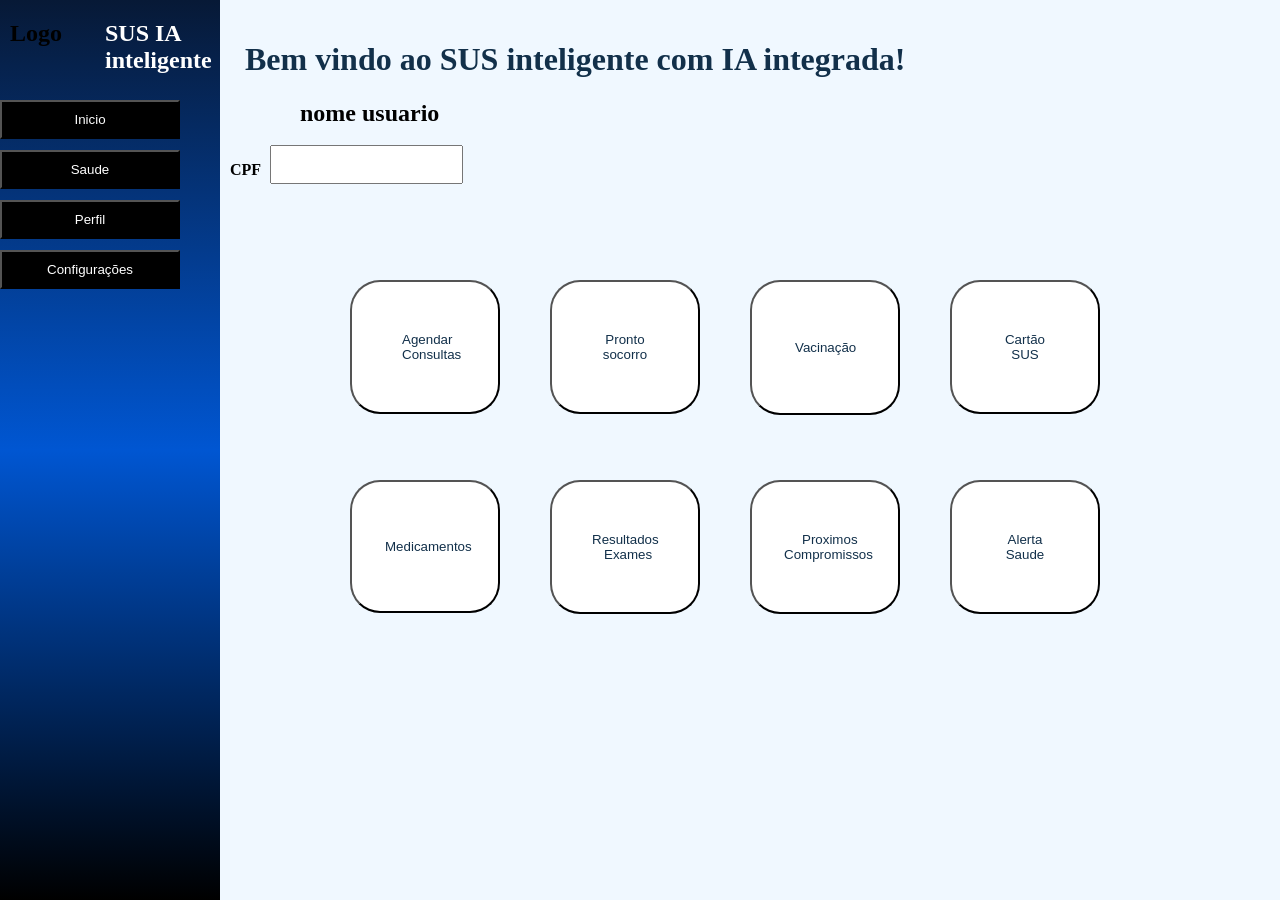
==== UPA-PC/index.html @ b5f044dd "tela-login" ====
<!DOCTYPE html>
<html lang="en">
<head>
    <meta charset="UTF-8">
    <meta name="viewport" content="width=device-width, initial-scale=1.0">
    <title>UPA-IA</title>
    <link rel="stylesheet" href="style.css">
</head>
<body>
    <main>
        <button id="main-button-1">Agendar Consultas</button>
        <button id="main-button-2">Pronto socorro</button>
        <button id="main-button-3">Vacinação</button>
        <button id="main-button-4">Cartão SUS</button>
        <button id="main-button-5">Medicamentos</button>
        <button id="main-button-6">Resultados <span id="span">Exames</span></button>
        <button id="main-button-7">Proximos <span id="span-2">Compromissos</span> </button>
        <button id="main-button-8">Alerta Saude</button>

        <header>
            <h1>Bem vindo ao SUS inteligente com IA integrada!</h1>
            <h2 id="nome-usuario">nome usuario</h2>
            <h4>CPF</h4>
            <input id="header-CPF" type="text">
        </header>
        <aside>
            <h1 id="logo">Logo</h1>
            <h2 id="barra-h2">SUS IA <br> inteligente</h2>
            <button id="button-barra-1">Inicio</button>
            <button id="button-barra-2">Saude</button>
            <button id="button-barra-3">Perfil</button>
            <button id="button-barra-4">Configurações</button>
        </aside>
    </main>
    
</body>
</html>
---- UPA-PC/style.css ----
* {
    box-sizing: border-box;
}

html, body {
    margin: 0;
    padding: 0;
    width: 100%;
    min-height: 100%;
    overflow-x: hidden;
    background-color: aliceblue;
}

header {
    position: fixed;
    top: 0;
    left: 220px;
    width: calc(100% - 220px);
    height: 180px;
    padding: 20px;
    margin: 0;
    color: black;
}
#header-CPF{
    position: fixed;
    left: 270px;
    padding: 10px;
    color: #087EA4;
    top: 145px;
}
header h4{
    position: fixed;
    top: 140px;
    left: 230px;
    color: black;
}
header h1{
    position: fixed;
    left: 245px;
    color: #12304A;
}
#nome-usuario{
    position: fixed;
    top: 80px;
    left: 300px;
    color: black;
}
aside {
    position: fixed;
    top: 0;
    left: 0;
    width: 220px;
    height: 100vh;
    background: linear-gradient(to bottom, #071936, #0056D2, #000000);
}
#button-barra-1{
    position: fixed;
    top: 100px;
    background-color: black;
    color: white;
    padding: 10px;
    width: 180px;
    cursor: pointer;

}
#button-barra-2{
    position: fixed;
    top: 150px;
    background-color: black;
    color: white;
    padding: 10px;
    width: 180px;
    cursor: pointer;

}
#button-barra-3{
    position: fixed;
    top: 200px;
    background-color:black;
    color: white;
    padding: 10px;
    width: 180px;
    cursor: pointer;

}
#button-barra-4{
    position: fixed;
    top: 250px;
    background-color: black;
    color: white;
    padding: 10px;
    width: 180px;
    cursor: pointer;

}
#button-barra-1:hover,
#button-barra-2:hover,
#button-barra-3:hover,
#button-barra-4:hover {
    background-color: white;
    color: black;
}
#main-button-1:hover,
#main-button-2:hover,
#main-button-3:hover,
#main-button-4:hover,
#main-button-5:hover,
#main-button-6:hover,
#main-button-7:hover,
#main-button-8:hover {
    background-color: black;
    color: white;
}
#barra-h2{
    position: fixed;
    left: 105px;
    color: white;
}
#logo{
    position: fixed;
    left: 10px;
}
#main-button-1{
    position: fixed;
    top: 280px;
    background-color: #FFFFFF;
    color: #12304A;
    padding: 50px;
    left: 350px;
    width: 150px;
    border-radius: 30px;
    cursor: pointer;
}
#main-button-2{
    position: fixed;
    top: 280px;
    background-color: #FFFFFF;
    color: #12304A;
    padding: 50px;
    left: 550px;
    width: 150px;
    border-radius: 30px;
    cursor: pointer;
}
#main-button-3{
    position: fixed;
    top: 280px;
    background-color: #FFFFFF;
    color: #12304A;
    padding: 58px;
    left: 750px;
    width: 150px;
    border-radius: 30px;
    text-indent: -15px;
    cursor: pointer;
}
#main-button-4{
    position: fixed;
    top: 280px;
    background-color: #FFFFFF;
    color: #12304A;
    padding: 50px;
    left: 950px;
    width: 150px;
    border-radius: 30px;
    cursor: pointer;
}
#main-button-5{
    position: fixed;
    top: 480px;
    background-color: #FFFFFF;
    color: #12304A;
    padding: 57px;
    left: 350px;
    width: 150px;
    border-radius: 30px;
    text-indent: -24px;
    cursor: pointer;
}
#main-button-6{
    position: fixed;
    top: 480px;
    background-color: #FFFFFF;
    color: #12304A;
    padding: 50px;
    left: 550px;
    width: 150px;
    border-radius: 30px;
    text-indent: -10px;
    cursor: pointer;
}
#main-button-7{
    position: fixed;
    top: 480px;
    background-color: #FFFFFF;
    color: #12304A;
    padding: 50px;
    left: 750px;
    width: 150px;
    border-radius: 30px;
    cursor: pointer;
}
#main-button-8{
    position: fixed;
    top: 480px;
    background-color: #FFFFFF;
    color: #12304A;
    padding: 50px;
    left: 950px;
    width: 150px;
    border-radius: 30px;
    cursor: pointer;
}
#span{
    position: relative;
    left: 2px;
}
#span-2{
    position: relative;
    left: -18px;
}
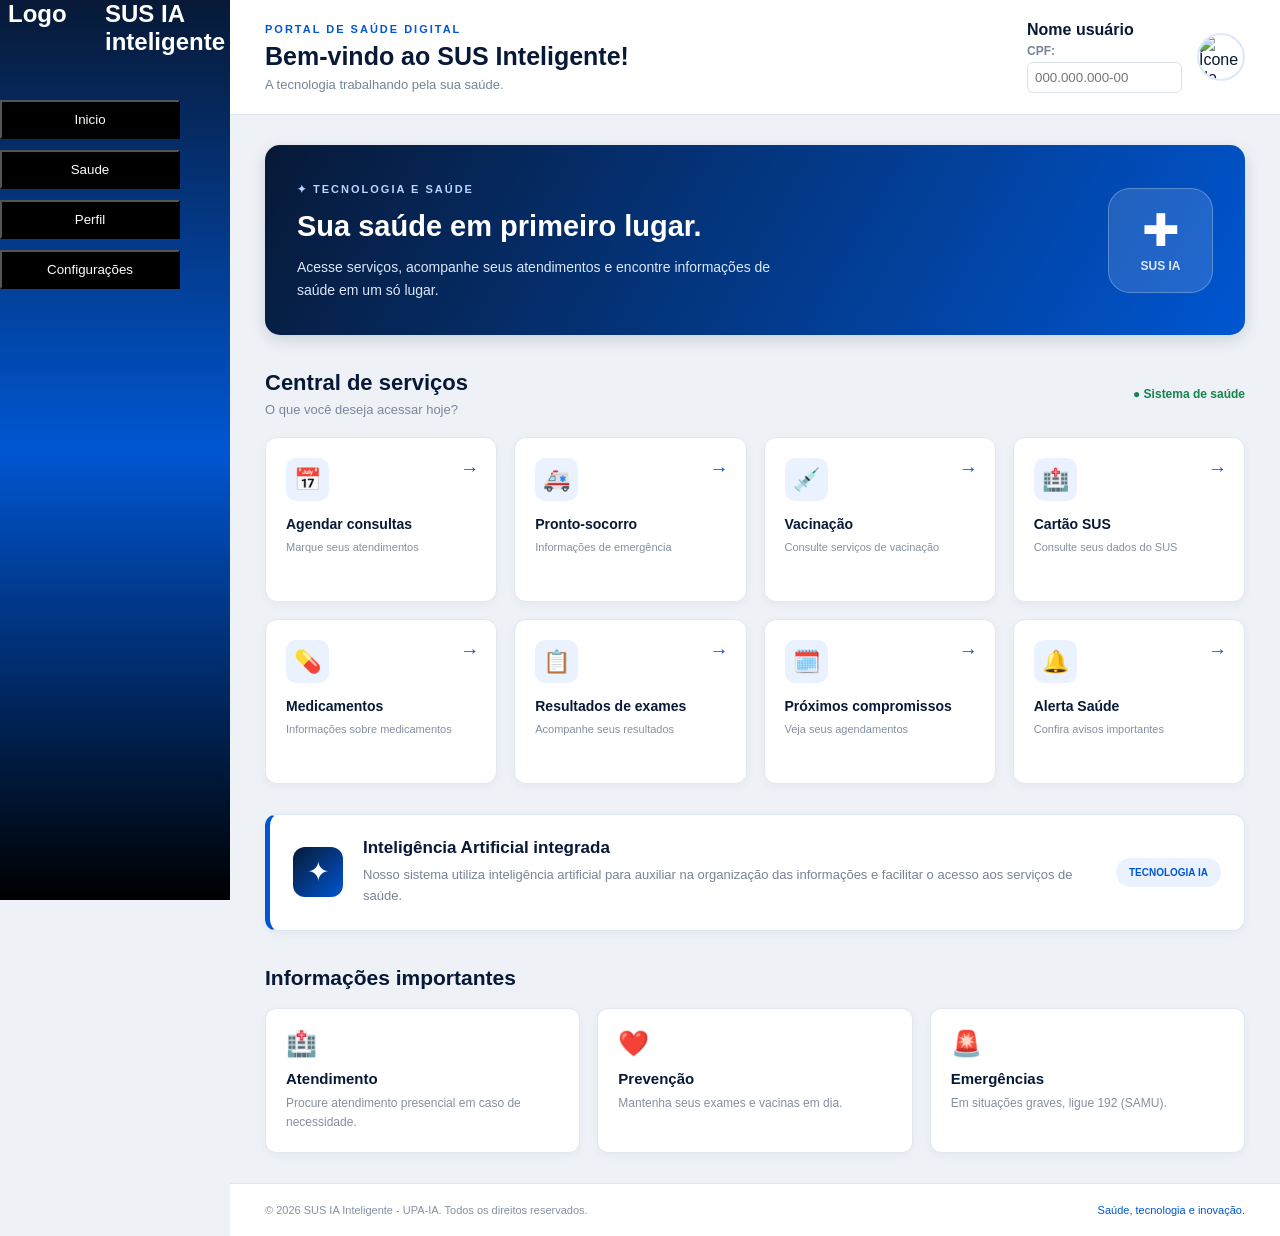
==== commit 7697d24f: "Login" ====
--- a/UPA-PC/index.html
+++ b/UPA-PC/index.html
@@ -1,37 +1,178 @@
+
 <!DOCTYPE html>
-<html lang="en">
+<html lang="pt-BR">
+
 <head>
     <meta charset="UTF-8">
     <meta name="viewport" content="width=device-width, initial-scale=1.0">
-    <title>UPA-IA</title>
-    <link rel="stylesheet" href="style.css">
+    <title>UPA-IA | SUS Inteligente</title>
+    <link rel="stylesheet" href="index.css">
+    <script src="index.js" defer></script>
 </head>
+
 <body>
+
+    <header>
+        <div id="header-boas-vindas">
+            <p id="header-subtitulo">PORTAL DE SAÚDE DIGITAL</p>
+            <h1>Bem-vindo ao SUS Inteligente!</h1>
+            <p>A tecnologia trabalhando pela sua saúde.</p>
+        </div>
+
+        <div id="header-usuario">
+            <div id="header-identificacao">
+                <h2 id="nome-usuario">Nome usuário</h2>
+                <h4>CPF:</h4>
+                <input id="header-CPF" type="text" placeholder="000.000.000-00">
+            </div>
+
+            <img src="https://encrypted-tbn0.gstatic.com/images?q=tbn:ANd9GcRfjtGvdcDXhvvVWgjNWR7G-bfWseWvP9y0RN5_wyg1rg&s=10" alt="Ícone de perfil">
+        </div>
+    </header>
+
     <main>
-        <button id="main-button-1">Agendar Consultas</button>
-        <button id="main-button-2">Pronto socorro</button>
-        <button id="main-button-3">Vacinação</button>
-        <button id="main-button-4">Cartão SUS</button>
-        <button id="main-button-5">Medicamentos</button>
-        <button id="main-button-6">Resultados <span id="span">Exames</span></button>
-        <button id="main-button-7">Proximos <span id="span-2">Compromissos</span> </button>
-        <button id="main-button-8">Alerta Saude</button>
 
-        <header>
-            <h1>Bem vindo ao SUS inteligente com IA integrada!</h1>
-            <h2 id="nome-usuario">nome usuario</h2>
-            <h4>CPF</h4>
-            <input id="header-CPF" type="text">
-        </header>
-        <aside>
-            <h1 id="logo">Logo</h1>
-            <h2 id="barra-h2">SUS IA <br> inteligente</h2>
-            <button id="button-barra-1">Inicio</button>
-            <button id="button-barra-2">Saude</button>
-            <button id="button-barra-3">Perfil</button>
-            <button id="button-barra-4">Configurações</button>
-        </aside>
+        <section id="painel-apresentacao">
+            <div>
+                <span id="painel-tag">✦ TECNOLOGIA E SAÚDE</span>
+                <h2>Sua saúde em primeiro lugar.</h2>
+                <p>
+                    Acesse serviços, acompanhe seus atendimentos e
+                    encontre informações de saúde em um só lugar.
+                </p>
+            </div>
+
+            <div id="painel-icone">
+                <span>✚</span>
+                <p>SUS IA</p>
+            </div>
+        </section>
+
+        <section id="servicos">
+
+            <div id="servicos-titulo">
+                <div>
+                    <h2>Central de serviços</h2>
+                    <p>O que você deseja acessar hoje?</p>
+                </div>
+                <span id="servicos-status">● Sistema de saúde</span>
+            </div>
+
+            <div id="servicos-grid">
+
+                <button id="main-button-1" class="card-servico">
+                    <span class="card-icone">📅</span>
+                    <strong>Agendar consultas</strong>
+                    <small>Marque seus atendimentos</small>
+                    <span class="card-seta">→</span>
+                </button>
+
+                <button id="main-button-2" class="card-servico">
+                    <span class="card-icone">🚑</span>
+                    <strong>Pronto-socorro</strong>
+                    <small>Informações de emergência</small>
+                    <span class="card-seta">→</span>
+                </button>
+
+                <button id="main-button-3" class="card-servico">
+                    <span class="card-icone">💉</span>
+                    <strong>Vacinação</strong>
+                    <small>Consulte serviços de vacinação</small>
+                    <span class="card-seta">→</span>
+                </button>
+
+                <button id="main-button-4" class="card-servico">
+                    <span class="card-icone">🏥</span>
+                    <strong>Cartão SUS</strong>
+                    <small>Consulte seus dados do SUS</small>
+                    <span class="card-seta">→</span>
+                </button>
+
+                <button id="main-button-5" class="card-servico">
+                    <span class="card-icone">💊</span>
+                    <strong>Medicamentos</strong>
+                    <small>Informações sobre medicamentos</small>
+                    <span class="card-seta">→</span>
+                </button>
+
+                <button id="main-button-6" class="card-servico">
+                    <span class="card-icone">📋</span>
+                    <strong>Resultados de exames</strong>
+                    <small>Acompanhe seus resultados</small>
+                    <span class="card-seta">→</span>
+                </button>
+
+                <button id="main-button-7" class="card-servico">
+                    <span class="card-icone">🗓️</span>
+                    <strong>Próximos compromissos</strong>
+                    <small>Veja seus agendamentos</small>
+                    <span class="card-seta">→</span>
+                </button>
+
+                <button id="main-button-8" class="card-servico">
+                    <span class="card-icone">🔔</span>
+                    <strong>Alerta Saúde</strong>
+                    <small>Confira avisos importantes</small>
+                    <span class="card-seta">→</span>
+                </button>
+
+            </div>
+        </section>
+
+        <section id="painel-ia">
+            <div id="ia-icone">✦</div>
+
+            <div id="ia-texto">
+                <h2>Inteligência Artificial integrada</h2>
+                <p>
+                    Nosso sistema utiliza inteligência artificial
+                    para auxiliar na organização das informações
+                    e facilitar o acesso aos serviços de saúde.
+                </p>
+            </div>
+
+            <span id="ia-status">TECNOLOGIA IA</span>
+        </section>
+
+        <section id="informacoes">
+            <h2>Informações importantes</h2>
+
+            <div id="informacoes-grid">
+                <div class="info-card">
+                    <span>🏥</span>
+                    <h3>Atendimento</h3>
+                    <p>Procure atendimento presencial em caso de necessidade.</p>
+                </div>
+
+                <div class="info-card">
+                    <span>❤️</span>
+                    <h3>Prevenção</h3>
+                    <p>Mantenha seus exames e vacinas em dia.</p>
+                </div>
+
+                <div class="info-card">
+                    <span>🚨</span>
+                    <h3>Emergências</h3>
+                    <p>Em situações graves, ligue 192 (SAMU).</p>
+                </div>
+            </div>
+        </section>
+
     </main>
-    
+
+    <aside>
+        <h1 id="logo">Logo</h1>
+        <h2 id="barra-h2">SUS IA <br> inteligente</h2>
+        <button id="button-barra-1">Inicio</button>
+        <button id="button-barra-2">Saude</button>
+        <button id="button-barra-3">Perfil</button>
+        <button id="button-barra-4">Configurações</button>
+    </aside>
+
+    <footer>
+        <p>&copy; 2026 SUS IA Inteligente - UPA-IA. Todos os direitos reservados.</p>
+        <span>Saúde, tecnologia e inovação.</span>
+    </footer>
+
 </body>
-</html>+</html>
--- a/UPA-PC/index.css
+++ b/UPA-PC/index.css
@@ -0,0 +1,496 @@
+
+/* CONFIGURAÇÕES GERAIS */
+
+* {
+    margin: 0;
+    padding: 0;
+    box-sizing: border-box;
+}
+
+body {
+    background-color: #eef2f7;
+    font-family: Arial, sans-serif;
+    color: #071936;
+}
+
+/* =================================
+   BARRA LATERAL - MANTIDA ORIGINAL
+================================= */
+
+aside {
+    position: fixed;
+    top: 0;
+    left: 0;
+    width: 230px;
+    height: 100vh;
+    background: linear-gradient(to bottom, #071936, #0056D2, #000000);
+}
+
+#button-barra-1{
+    position: fixed;
+    top: 100px;
+    background-color: black;
+    color: white;
+    padding: 10px;
+    width: 180px;
+    cursor: pointer;
+}
+
+#button-barra-2{
+    position: fixed;
+    top: 150px;
+    background-color: black;
+    color: white;
+    padding: 10px;
+    width: 180px;
+    cursor: pointer;
+}
+
+#button-barra-3{
+    position: fixed;
+    top: 200px;
+    background-color: black;
+    color: white;
+    padding: 10px;
+    width: 180px;
+    cursor: pointer;
+}
+
+#button-barra-4{
+    position: fixed;
+    top: 250px;
+    background-color: black;
+    color: white;
+    padding: 10px;
+    width: 180px;
+    cursor: pointer;
+}
+
+#button-barra-1:hover,
+#button-barra-2:hover,
+#button-barra-3:hover,
+#button-barra-4:hover {
+    background-color: white;
+    color: black;
+}
+
+#barra-h2{
+    position: fixed;
+    left: 105px;
+    color: white;
+}
+
+#logo{
+    position: fixed;
+    left: 8px;
+    color: white;
+}
+
+/* =================================
+   CABEÇALHO
+================================= */
+
+header {
+    margin-left: 230px;
+    min-height: 115px;
+    background-color: white;
+    padding: 20px 35px;
+    display: flex;
+    align-items: center;
+    justify-content: space-between;
+    gap: 20px;
+    border-bottom: 1px solid #e0e6ef;
+}
+
+#header-subtitulo {
+    color: #0056D2;
+    font-size: 11px;
+    font-weight: bold;
+    letter-spacing: 2px;
+    margin-bottom: 7px;
+}
+
+#header-boas-vindas h1 {
+    font-size: 25px;
+    color: #071936;
+}
+
+#header-boas-vindas p:last-child {
+    color: #778397;
+    margin-top: 6px;
+    font-size: 13px;
+}
+
+#header-usuario {
+    display: flex;
+    align-items: center;
+    gap: 15px;
+}
+
+#header-identificacao h2 {
+    font-size: 16px;
+    margin-bottom: 5px;
+}
+
+#header-identificacao h4 {
+    font-size: 12px;
+    color: #778397;
+    margin-bottom: 4px;
+}
+
+#header-CPF {
+    width: 155px;
+    padding: 7px;
+    border: 1px solid #dce3ed;
+    border-radius: 6px;
+    outline: none;
+}
+
+#header-CPF:focus {
+    border-color: #0056D2;
+}
+
+#header-usuario img {
+    width: 48px;
+    height: 48px;
+    border-radius: 50%;
+    object-fit: cover;
+    border: 2px solid #dce8fa;
+}
+
+/* =================================
+   CONTEÚDO PRINCIPAL
+================================= */
+
+main {
+    margin-left: 230px;
+    padding: 30px 35px;
+}
+
+/* APRESENTAÇÃO */
+
+#painel-apresentacao {
+    background: linear-gradient(120deg, #071936, #0056D2);
+    color: white;
+    padding: 32px;
+    border-radius: 15px;
+    display: flex;
+    align-items: center;
+    justify-content: space-between;
+    min-height: 190px;
+    box-shadow: 0 5px 15px rgba(7,25,54,0.15);
+}
+
+#painel-tag {
+    font-size: 11px;
+    letter-spacing: 2px;
+    color: #b9d5ff;
+    font-weight: bold;
+}
+
+#painel-apresentacao h2 {
+    font-size: 29px;
+    margin: 13px 0;
+}
+
+#painel-apresentacao p {
+    color: #dce8fa;
+    font-size: 14px;
+    line-height: 1.6;
+    max-width: 500px;
+}
+
+#painel-icone {
+    width: 105px;
+    height: 105px;
+    border-radius: 22px;
+    background: rgba(255,255,255,0.13);
+    border: 1px solid rgba(255,255,255,0.25);
+    display: flex;
+    flex-direction: column;
+    align-items: center;
+    justify-content: center;
+}
+
+#painel-icone span {
+    font-size: 45px;
+}
+
+#painel-icone p {
+    font-weight: bold;
+    font-size: 12px;
+}
+
+/* =================================
+   CENTRAL DE SERVIÇOS
+================================= */
+
+#servicos {
+    margin-top: 35px;
+}
+
+#servicos-titulo {
+    display: flex;
+    align-items: center;
+    justify-content: space-between;
+    margin-bottom: 20px;
+}
+
+#servicos-titulo h2 {
+    font-size: 22px;
+    margin-bottom: 6px;
+}
+
+#servicos-titulo p {
+    font-size: 13px;
+    color: #7a879a;
+}
+
+#servicos-status {
+    color: #16834c;
+    font-size: 12px;
+    font-weight: bold;
+}
+
+/* GRID DOS SERVIÇOS */
+
+#servicos-grid {
+    display: grid;
+    grid-template-columns: repeat(4, 1fr);
+    gap: 17px;
+}
+
+/* CARDS */
+
+.card-servico {
+    position: relative;
+    min-height: 165px;
+    background-color: white;
+    border: 1px solid #e2e8f0;
+    border-radius: 12px;
+    padding: 20px;
+    display: flex;
+    flex-direction: column;
+    align-items: flex-start;
+    text-align: left;
+    cursor: pointer;
+    transition: 0.25s;
+    box-shadow: 0 3px 10px rgba(7,25,54,0.04);
+}
+
+.card-servico:hover {
+    transform: translateY(-5px);
+    border-color: #0056D2;
+    box-shadow: 0 8px 20px rgba(0,86,210,0.12);
+}
+
+.card-icone {
+    display: flex;
+    align-items: center;
+    justify-content: center;
+    width: 43px;
+    height: 43px;
+    border-radius: 10px;
+    background-color: #eaf2ff;
+    font-size: 22px;
+    margin-bottom: 15px;
+}
+
+.card-servico strong {
+    color: #071936;
+    font-size: 14px;
+    margin-bottom: 7px;
+}
+
+.card-servico small {
+    color: #8490a1;
+    font-size: 11px;
+    line-height: 1.5;
+}
+
+.card-seta {
+    position: absolute;
+    right: 17px;
+    top: 20px;
+    color: #0056D2;
+    font-size: 19px;
+    transition: 0.2s;
+}
+
+.card-servico:hover .card-seta {
+    transform: translateX(4px);
+}
+
+/* =================================
+   PAINEL DE INTELIGÊNCIA ARTIFICIAL
+================================= */
+
+#painel-ia {
+    margin-top: 30px;
+    background-color: white;
+    border: 1px solid #dce7f5;
+    border-left: 5px solid #0056D2;
+    border-radius: 12px;
+    padding: 23px;
+    display: flex;
+    align-items: center;
+    gap: 20px;
+    box-shadow: 0 3px 10px rgba(7,25,54,0.04);
+}
+
+#ia-icone {
+    width: 50px;
+    height: 50px;
+    flex-shrink: 0;
+    border-radius: 12px;
+    background: linear-gradient(135deg, #071936, #0056D2);
+    color: white;
+    font-size: 27px;
+    display: flex;
+    align-items: center;
+    justify-content: center;
+}
+
+#ia-texto h2 {
+    font-size: 17px;
+    margin-bottom: 7px;
+}
+
+#ia-texto p {
+    font-size: 13px;
+    color: #778397;
+    line-height: 1.6;
+}
+
+#ia-status {
+    margin-left: auto;
+    flex-shrink: 0;
+    color: #0056D2;
+    background-color: #eaf2ff;
+    padding: 9px 13px;
+    border-radius: 20px;
+    font-size: 10px;
+    font-weight: bold;
+}
+
+/* =================================
+   INFORMAÇÕES IMPORTANTES
+================================= */
+
+#informacoes {
+    margin-top: 35px;
+}
+
+#informacoes h2 {
+    font-size: 21px;
+    margin-bottom: 18px;
+}
+
+#informacoes-grid {
+    display: grid;
+    grid-template-columns: repeat(3, 1fr);
+    gap: 17px;
+}
+
+.info-card {
+    background-color: white;
+    border: 1px solid #e2e8f0;
+    padding: 20px;
+    border-radius: 11px;
+    box-shadow: 0 3px 10px rgba(7,25,54,0.04);
+}
+
+.info-card span {
+    font-size: 25px;
+}
+
+.info-card h3 {
+    font-size: 15px;
+    margin: 12px 0 7px;
+}
+
+.info-card p {
+    font-size: 12px;
+    color: #8490a1;
+    line-height: 1.6;
+}
+
+/* =================================
+   RODAPÉ
+================================= */
+
+footer {
+    margin-left: 230px;
+    padding: 20px 35px;
+    background-color: white;
+    border-top: 1px solid #e0e6ef;
+    display: flex;
+    justify-content: space-between;
+    gap: 10px;
+    color: #8490a1;
+    font-size: 11px;
+}
+
+footer span {
+    color: #0056D2;
+}
+
+/* =================================
+   RESPONSIVIDADE
+================================= */
+
+@media (max-width: 1100px) {
+
+    #servicos-grid {
+        grid-template-columns: repeat(2, 1fr);
+    }
+
+}
+
+@media (max-width: 700px) {
+
+    header {
+        padding: 18px;
+        align-items: flex-start;
+        flex-direction: column;
+    }
+
+    main {
+        padding: 20px 15px;
+    }
+
+    #painel-apresentacao {
+        padding: 22px;
+    }
+
+    #painel-apresentacao h2 {
+        font-size: 22px;
+    }
+
+    #painel-icone {
+        width: 70px;
+        height: 70px;
+        flex-shrink: 0;
+    }
+
+    #painel-icone span {
+        font-size: 30px;
+    }
+
+    #servicos-grid {
+        grid-template-columns: 1fr;
+    }
+
+    #informacoes-grid {
+        grid-template-columns: 1fr;
+    }
+
+    #ia-status {
+        display: none;
+    }
+
+    footer {
+        flex-direction: column;
+    }
+
+}
